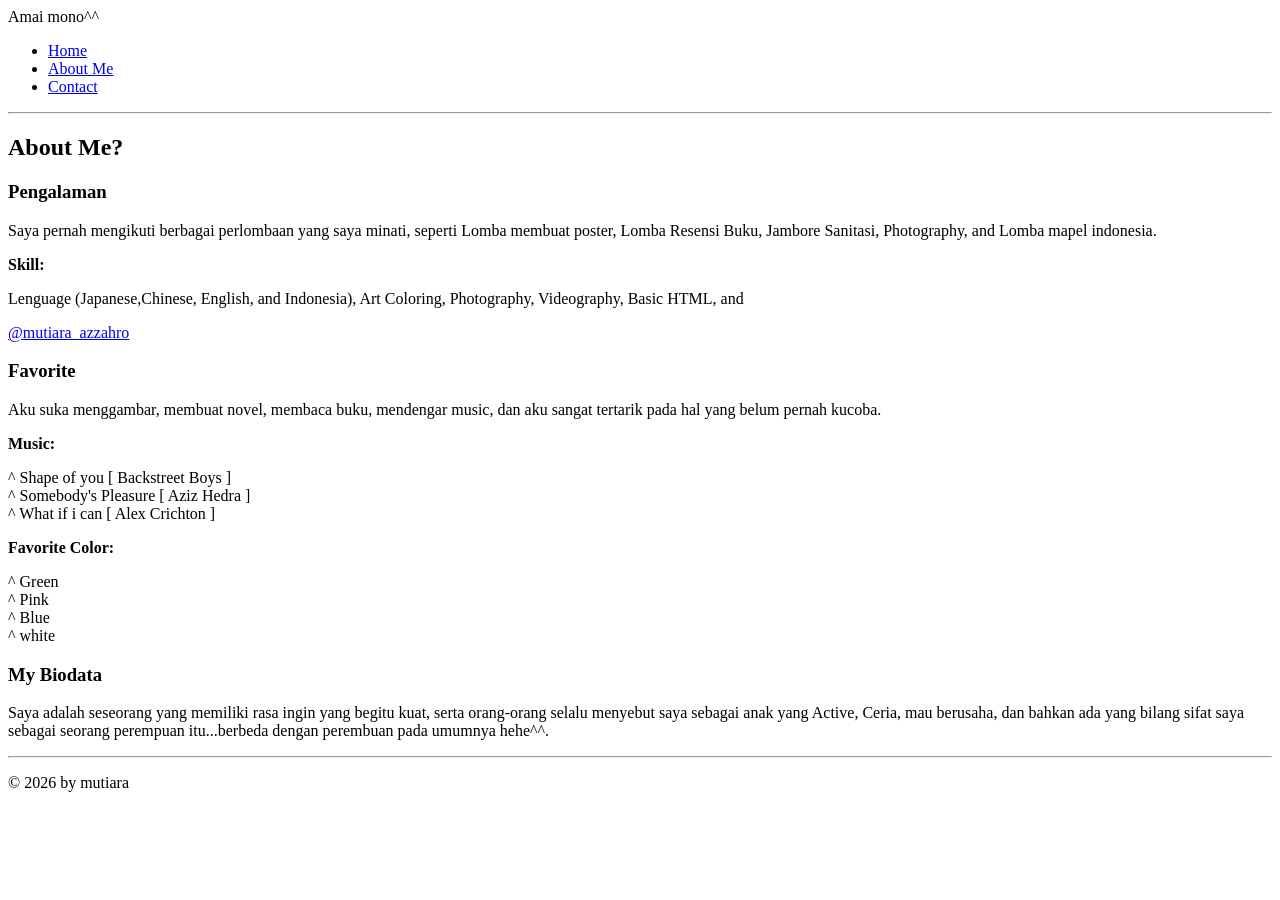
==== about.html @ 3554435d "Wabzay portfolio mutiara azzahro 10-rpl1" ====
<!DOCTYPE html>
<html lang="id">
<head>
    <meta charset="UTF-8">
    <meta name="viewport" content="width=device-width, initial-scale=1.0">

    <title>Mutiara Azzahro</title>

    <!-- CSS -->
    <link rel="stylesheet" href="style.css">
</head>
<body>

    <!-- NAVBAR -->
    <header>
        <nav class="navbar">
            <div class="logo">Amai mono^^</div>

            <ul class="nav-menu">
                <li><a href="index.html">Home</a></li>
                <li><a href="#">About Me</a></li>
                <li><a href="hobby.html">Contact</a></li>
                
            </ul>
        </nav>
        <hr>
    </header>
<!-- PROJECTS SECTION -->
<section class="projects" id="projects">

    <h2 class="projects-title">About Me?</h2>

    <div class="projects-container">

        <!-- PROJECT 1 -->
        <div class="project-card">
            <h3>Pengalaman</h3>

            <p>
                Saya pernah mengikuti berbagai perlombaan yang saya minati,
                seperti Lomba membuat poster, Lomba Resensi Buku, Jambore Sanitasi, Photography,
                and Lomba mapel indonesia.
            </p>

            <p class="tools">
                <strong>Skill:</strong> 
            </p>

            <p>
                Lenguage (Japanese,Chinese, English, and Indonesia), Art Coloring, Photography,
                Videography, Basic HTML, and 
            </p>

            <a href="#" class="project-btn">@mutiara_azzahro</a>
        </div>


        <!-- PROJECT 2 -->
        <div class="project-card">
            <h3>Favorite</h3>

            <p>
               Aku suka menggambar, membuat novel, membaca buku, mendengar music,
               dan aku sangat tertarik pada hal yang belum pernah kucoba.
            </p>

            <p class="tools">
                <strong>Music:</strong> 
            </p>

            <p>
               ^ Shape of you  [ Backstreet Boys ] <br>
               ^ Somebody's Pleasure [ Aziz Hedra ] <br>
               ^ What if i can [ Alex Crichton ]
            </p>

             <p class="tools">
                <strong>Favorite Color:</strong> 
            </p>

            <p>
                ^ Green <br>
                ^ Pink <br>
                ^ Blue <br>
                ^ white
            </p>
        </div>


        <!-- PROJECT 3 -->
        <div class="project-card">
            <h3>My Biodata</h3>

            <p>
              Saya adalah seseorang yang memiliki rasa ingin yang begitu kuat, serta 
              orang-orang selalu menyebut saya sebagai anak yang Active, Ceria, mau berusaha,
              dan bahkan ada yang bilang sifat saya sebagai seorang perempuan itu...berbeda dengan 
              perembuan pada umumnya hehe^^.

            </p>

           
        </div>

    </div>

</section>

  
    <footer>
      <hr>
       <p>&copy; 2026 by mutiara</p>
    </footer>

</body>
</html>
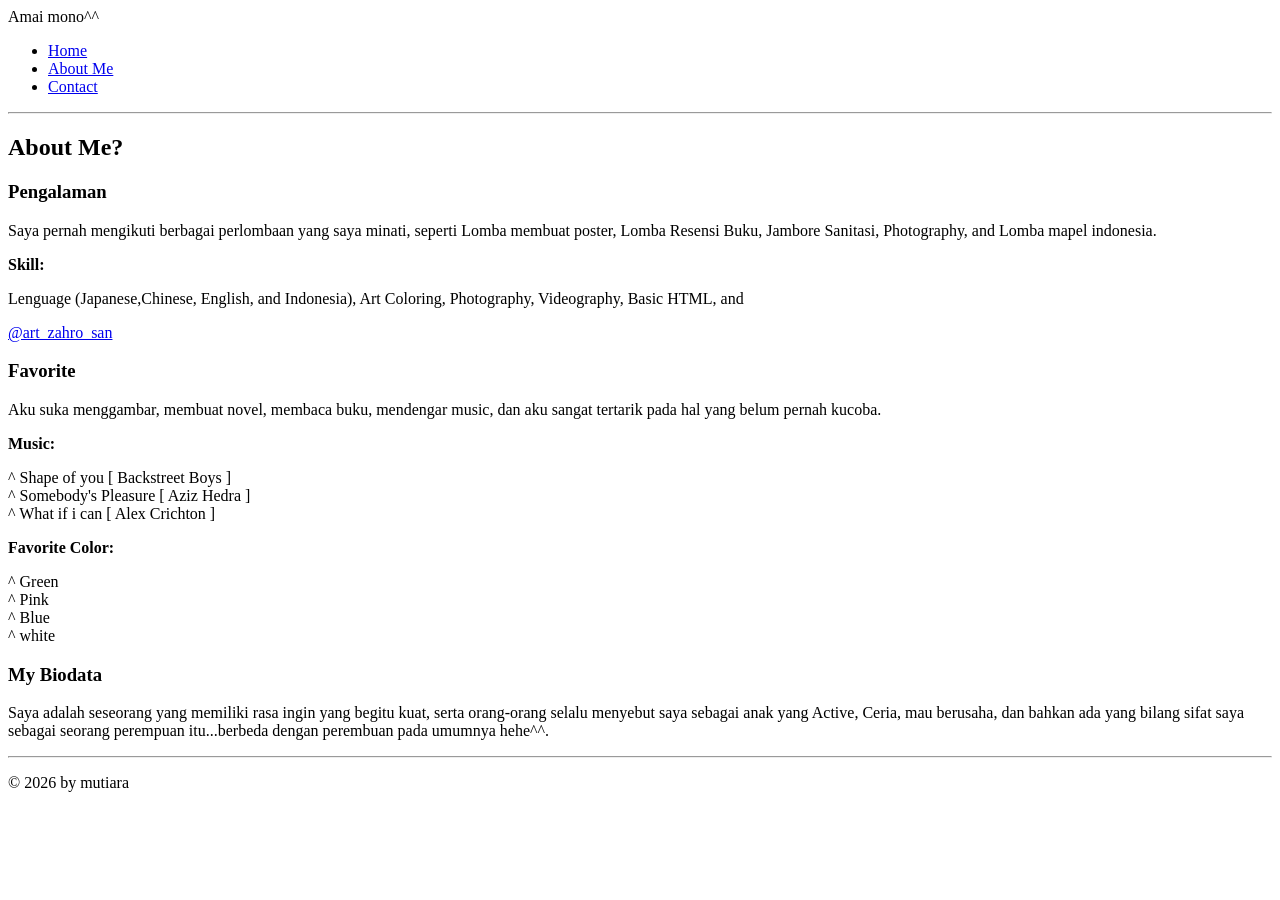
==== commit 62099bda: "wabzay_about me" ====
--- a/about.html
+++ b/about.html
@@ -51,7 +51,7 @@
                 Videography, Basic HTML, and 
             </p>
 
-            <a href="#" class="project-btn">@mutiara_azzahro</a>
+            <a href="https://www.instagram.com/art_zahro_san?vrfl=a3F5Nm5mZWl3MDF2" class="project-btn">@art_zahro_san</a>
         </div>
 
 
@@ -113,4 +113,4 @@
     </footer>
 
 </body>
-</html>+</html>
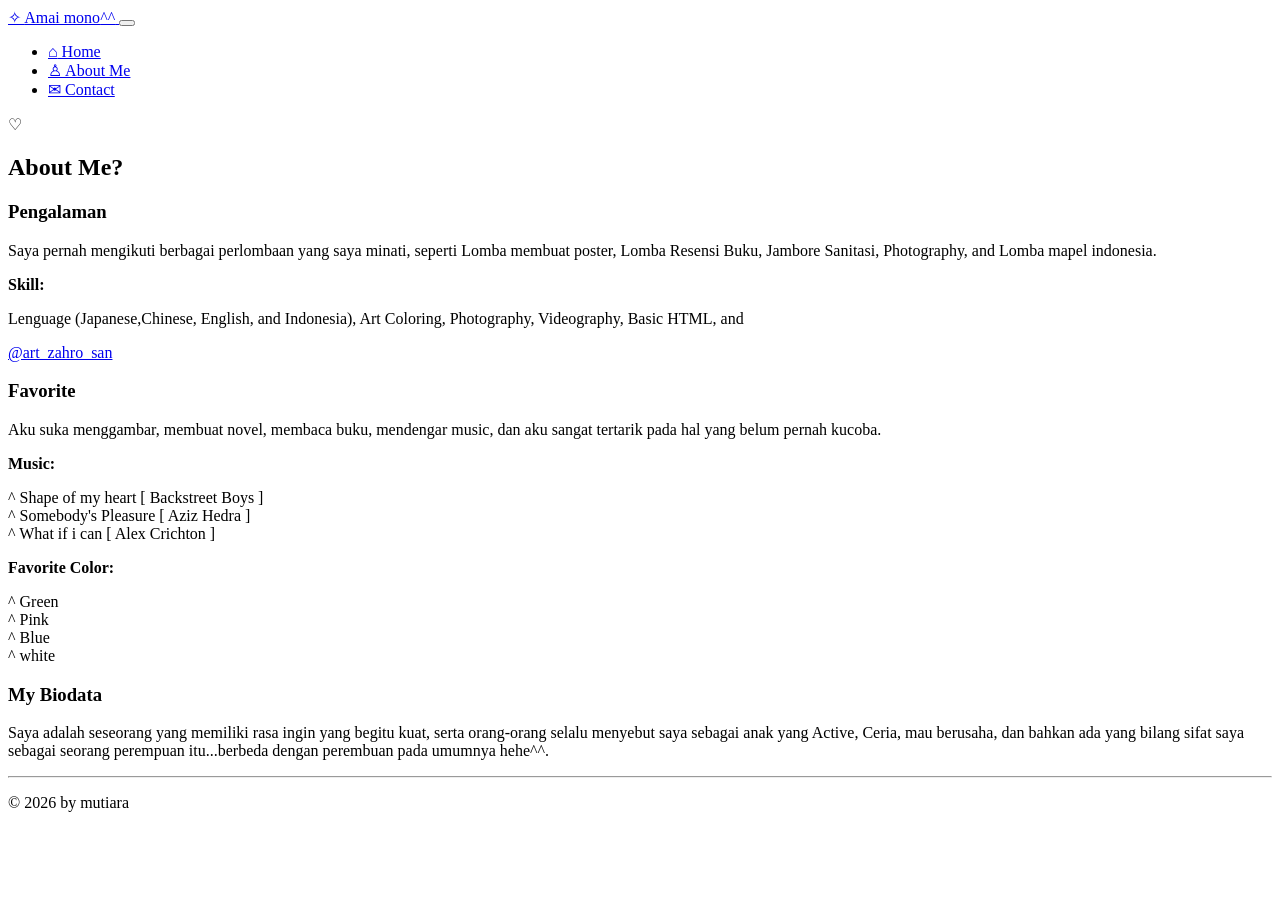
==== commit 77d4ed02: "Update about.html" ====
--- a/about.html
+++ b/about.html
@@ -11,20 +11,26 @@
 </head>
 <body>
 
-    <!-- NAVBAR -->
-    <header>
-        <nav class="navbar">
-            <div class="logo">Amai mono^^</div>
+  <!-- NAVBAR: disamakan dengan halaman Home -->
+  <header class="site-header">
+    <nav class="navbar" aria-label="Navigasi utama">
+      <a class="logo" href="index.html" aria-label="Amai mono, halaman utama">
+        <span class="logo-sparkle" aria-hidden="true">✧</span>
+        <span>Amai mono<span class="logo-face">^^</span></span>
+      </a>
 
-            <ul class="nav-menu">
-                <li><a href="index.html">Home</a></li>
-                <li><a href="#">About Me</a></li>
-                <li><a href="hobby.html">Contact</a></li>
-                
-            </ul>
-        </nav>
-        <hr>
-    </header>
+      <button class="menu-toggle" type="button" aria-label="Buka menu" aria-expanded="false" aria-controls="nav-menu">
+        <span></span><span></span><span></span>
+      </button>
+
+      <ul class="nav-menu" id="nav-menu">
+        <li><a class="nav-link" href="index.html"><span aria-hidden="true">⌂</span> Home</a></li>
+        <li><a class="nav-link active" href="about.html"><span aria-hidden="true">♙</span> About Me</a></li>
+        <li><a class="nav-link" href="hobby.html"><span aria-hidden="true">✉</span> Contact</a></li>
+      </ul>
+      <span class="nav-heart" aria-hidden="true">♡</span>
+    </nav>
+  </header>
 <!-- PROJECTS SECTION -->
 <section class="projects" id="projects">
 
@@ -69,7 +75,7 @@
             </p>
 
             <p>
-               ^ Shape of you  [ Backstreet Boys ] <br>
+               ^ Shape of my heart [ Backstreet Boys ] <br>
                ^ Somebody's Pleasure [ Aziz Hedra ] <br>
                ^ What if i can [ Alex Crichton ]
             </p>
@@ -112,5 +118,26 @@
        <p>&copy; 2026 by mutiara</p>
     </footer>
 
+
+  <script>
+    // Menu mobile konsisten dengan halaman Home.
+    const menuToggle = document.querySelector('.menu-toggle');
+    const navMenu = document.querySelector('.nav-menu');
+
+    menuToggle.addEventListener('click', () => {
+      const isOpen = navMenu.classList.toggle('is-open');
+      menuToggle.setAttribute('aria-expanded', String(isOpen));
+      menuToggle.setAttribute('aria-label', isOpen ? 'Tutup menu' : 'Buka menu');
+    });
+
+    navMenu.querySelectorAll('a').forEach((link) => {
+      link.addEventListener('click', () => {
+        navMenu.classList.remove('is-open');
+        menuToggle.setAttribute('aria-expanded', 'false');
+        menuToggle.setAttribute('aria-label', 'Buka menu');
+      });
+    });
+  </script>
+
 </body>
 </html>
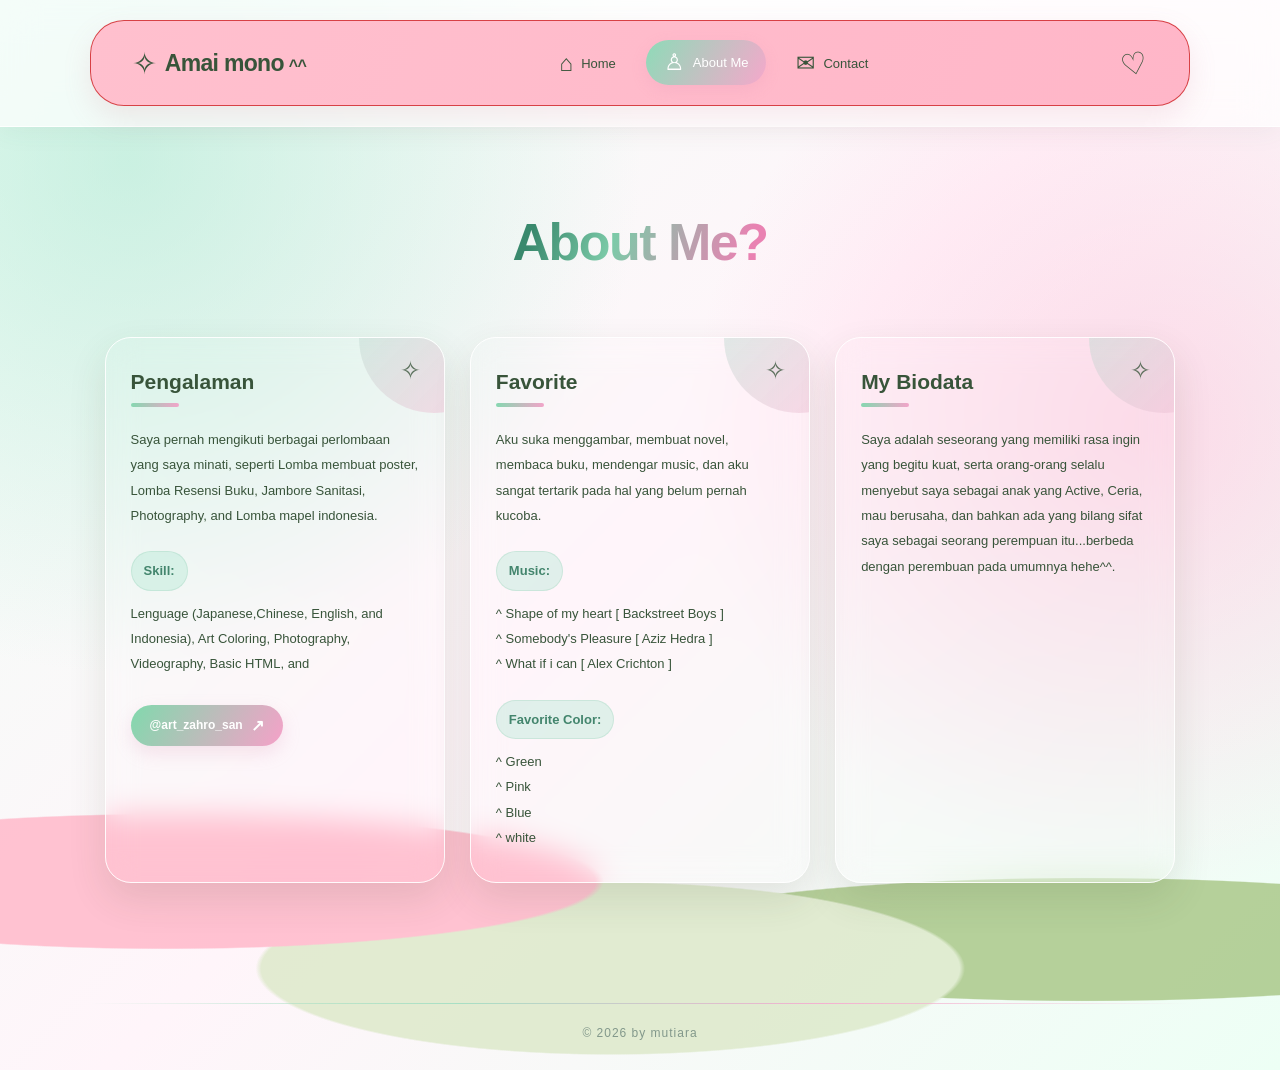
==== commit ae62a8e1: "about.html" ====
--- a/about.html
+++ b/about.html
@@ -25,7 +25,7 @@
 
       <ul class="nav-menu" id="nav-menu">
         <li><a class="nav-link" href="index.html"><span aria-hidden="true">⌂</span> Home</a></li>
-        <li><a class="nav-link active" href="about.html"><span aria-hidden="true">♙</span> About Me</a></li>
+        <li><a class="nav-link active" href="#"><span aria-hidden="true">♙</span> About Me</a></li>
         <li><a class="nav-link" href="hobby.html"><span aria-hidden="true">✉</span> Contact</a></li>
       </ul>
       <span class="nav-heart" aria-hidden="true">♡</span>
--- a/style.css
+++ b/style.css
@@ -0,0 +1,1665 @@
+/* =====================================================
+   MUTIARA AZZAHRO — PASTEL BOTANICAL PORTFOLIO
+   Gaya: cream, blush pink, sage green, forest green
+   ===================================================== */
+
+:root {
+  --cream: #f8f4e9;
+  --cream-light: #fffaf2;
+  --sage: #a8c686;
+  --sage-light: #dce8c9;
+  --pink: #ffb6c8;
+  --pink-light: #ffd4dc;
+  --pink-deep: #f47f98;
+  --forest: #244a2d;
+  --forest-soft: #41683f;
+  --text: #38543a;
+  --white: #ffffff;
+  --shadow: 0 16px 38px rgba(61, 76, 44, 0.12);
+}
+
+* {
+  box-sizing: border-box;
+  margin: 0;
+  padding: 0;
+}
+
+html {
+  scroll-behavior: smooth;
+}
+
+body {
+  min-height: 100vh;
+  overflow-x: hidden;
+  color: var(--text);
+  font-family: "Trebuchet MS", Arial, sans-serif;
+  background:
+    radial-gradient(ellipse at 88% 14%, rgba(168, 198, 134, 0.42) 0 13%, transparent 13.2%),
+    radial-gradient(ellipse at 5% 65%, rgba(220, 232, 201, 0.65) 0 12%, transparent 12.2%),
+    var(--cream);
+  position: relative;
+}
+
+/* Latar gelombang dekoratif di bagian bawah */
+body::after {
+  content: "";
+  position: fixed;
+  z-index: -1;
+  left: -8%;
+  right: -8%;
+  bottom: -170px;
+  height: 290px;
+  background:
+    radial-gradient(ellipse at 18% 35%, var(--pink) 0 25%, transparent 25.5%),
+    radial-gradient(ellipse at 48% 65%, var(--sage-light) 0 32%, transparent 32.5%),
+    radial-gradient(ellipse at 80% 55%, var(--sage) 0 27%, transparent 27.5%);
+  opacity: 0.82;
+  pointer-events: none;
+}
+
+/* NAVBAR */
+.site-header {
+  padding: 16px clamp(16px, 3.5vw, 44px) 0;
+  position: relative;
+  z-index: 10;
+}
+
+.navbar {
+  width: 100%;
+  min-height: 86px;
+  margin: 0 auto;
+  padding: 16px clamp(20px, 3.2vw, 48px);
+  display: flex;
+  align-items: center;
+  justify-content: space-between;
+  gap: 24px;
+  border: 1px solid rgba(199, 13, 13, 0.7);
+  border-radius: 34px;
+  background: linear-gradient(115deg, #ffc0ce, var(--pink));
+  box-shadow: 0 12px 28px rgba(203, 116, 137, 0.15);
+}
+
+.logo {
+  display: inline-flex;
+  align-items: center;
+  gap: 18px;
+  color: var(--forest);
+  text-decoration: none;
+  font-size: clamp(25px, 3vw, 39px);
+  font-weight: 800;
+  letter-spacing: -1.4px;
+  white-space: nowrap;
+}
+
+.logo-sparkle {
+  color: #ef6f89;
+  font-size: 36px;
+  font-weight: 400;
+}
+
+.logo-face {
+  margin-left: 4px;
+}
+
+.nav-menu {
+  display: flex;
+  align-items: center;
+  justify-content: center;
+  gap: 10px;
+  list-style: none;
+}
+
+.nav-link {
+  display: inline-flex;
+  align-items: center;
+  gap: 10px;
+  padding: 14px 22px;
+  border-radius: 999px;
+  color: #263f2a;
+  text-decoration: none;
+  font-size: 16px;
+  transition: background-color 0.25s ease, transform 0.25s ease, box-shadow 0.25s ease;
+}
+
+.nav-link span {
+  font-size: 23px;
+  line-height: 1;
+}
+
+.nav-link:hover,
+.nav-link.active {
+  background: rgba(255, 250, 242, 0.9);
+  box-shadow: 0 4px 12px rgba(116, 89, 73, 0.08);
+  transform: translateY(-1px);
+}
+
+.nav-heart {
+  color: #ed7189;
+  font-size: 31px;
+  transform: rotate(-12deg);
+}
+
+.menu-toggle {
+  display: none;
+  border: 0;
+  background: transparent;
+  cursor: pointer;
+  padding: 8px;
+}
+
+.menu-toggle span {
+  display: block;
+  width: 25px;
+  height: 3px;
+  margin: 5px 0;
+  border-radius: 5px;
+  background: var(--forest);
+}
+
+/* HERO */
+.hero {
+  width: min(1200px, 88%);
+  min-height: calc(100vh - 140px);
+  margin: 0 auto;
+  padding: 70px 0 100px;
+  display: grid;
+  grid-template-columns: minmax(0, 1.15fr) minmax(300px, 0.85fr);
+  align-items: center;
+  gap: clamp(45px, 7vw, 100px);
+}
+
+.hero-copy {
+  min-width: 0;
+}
+
+.eyebrow {
+  display: flex;
+  align-items: center;
+  gap: 22px;
+  margin-bottom: 15px;
+  color: var(--forest-soft);
+  font-size: clamp(17px, 1.7vw, 22px);
+}
+
+.hello-heart {
+  color: var(--pink-deep);
+  font-size: 46px;
+  line-height: 0.8;
+  transform: rotate(12deg);
+}
+
+.hero h1 {
+  color: #173b20;
+  font-family: Georgia, "Times New Roman", serif;
+  font-size: clamp(42px, 5vw, 72px);
+  line-height: 1.06;
+  letter-spacing: -1.8px;
+  font-weight: 700;
+  overflow-wrap: anywhere;
+}
+
+.title-underline {
+  width: min(280px, 55%);
+  height: 7px;
+  margin: 20px 0 24px;
+  border-radius: 99px;
+  background: var(--pink-deep);
+  transform: rotate(-1deg);
+}
+
+.description {
+  max-width: 660px;
+  color: #4c6749;
+  font-size: clamp(16px, 1.5vw, 20px);
+  line-height: 1.8;
+  margin-bottom: 24px;
+}
+
+.description strong {
+  font-weight: 700;
+  color: #385b37;
+}
+
+.japanese-greeting {
+  position: relative;
+  display: flex;
+  align-items: center;
+  gap: 15px;
+  width: fit-content;
+  max-width: 100%;
+  padding: 17px 20px;
+  margin: 0 0 22px;
+  border: 1px solid rgba(255, 255, 255, 0.45);
+  border-radius: 17px;
+  color: #fffdf5;
+  background: linear-gradient(120deg, #416b3c, #31582f);
+  box-shadow: 0 9px 20px rgba(49, 88, 47, 0.13);
+  font-size: clamp(14px, 1.25vw, 17px);
+  line-height: 1.8;
+}
+
+.greeting-flower {
+  flex: 0 0 auto;
+  color: #ffb9c9;
+  font-size: 30px;
+}
+
+.greeting-sparkle {
+  flex: 0 0 auto;
+  align-self: flex-end;
+  color: #ffe7a8;
+  font-size: 22px;
+}
+
+.skill-tags {
+  display: flex;
+  flex-wrap: wrap;
+  gap: 12px;
+  padding-left: 4px;
+}
+
+.skill-tag {
+  display: inline-flex;
+  align-items: center;
+  gap: 10px;
+  padding: 12px 19px;
+  border: 1px solid rgba(255, 255, 255, 0.7);
+  border-radius: 999px;
+  box-shadow: 0 5px 13px rgba(79, 96, 56, 0.07);
+  color: #365239;
+  font-size: 15px;
+}
+
+.skill-tag span {
+  font-size: 20px;
+}
+
+.skill-tag.pink {
+  background: #ffd4dc;
+}
+
+.skill-tag.green {
+  background: #dce8c9;
+}
+
+/* FOTO PROFIL */
+.hero-visual {
+  min-width: 0;
+  display: flex;
+  flex-direction: column;
+  align-items: center;
+  justify-content: center;
+  position: relative;
+  padding: 22px 10px 30px;
+}
+
+.portrait-frame {
+  width: clamp(250px, 31vw, 390px);
+  aspect-ratio: 1;
+  padding: 13px;
+  border: 1px solid rgba(255, 255, 255, 0.9);
+  border-radius: 50%;
+  background: rgba(255, 255, 255, 0.82);
+  box-shadow: 0 20px 42px rgba(117, 79, 68, 0.14);
+  transform: rotate(2deg);
+}
+
+.portrait-inner {
+  width: 100%;
+  height: 100%;
+  padding: 7px;
+  border: 4px solid #ff9eaf;
+  border-radius: 50%;
+  overflow: hidden;
+  background: #fffaf2;
+}
+
+.portrait-inner img {
+  display: block;
+  width: 100%;
+  height: 100%;
+  border-radius: 50%;
+  object-fit: cover;
+  object-position: center;
+}
+
+.role-label {
+  display: inline-flex;
+  align-items: center;
+  gap: 10px;
+  position: relative;
+  margin-top: -16px;
+  margin-left: 100px;
+  padding: 13px 20px;
+  border: 1px solid rgba(255, 255, 255, 0.9);
+  border-radius: 999px;
+  background: rgba(255, 255, 255, 0.95);
+  box-shadow: 0 8px 18px rgba(80, 80, 55, 0.12);
+  color: #426044;
+  font-size: 15px;
+  white-space: nowrap;
+}
+
+.role-label span {
+  color: #fa8198;
+  font-size: 20px;
+}
+
+.decor {
+  position: absolute;
+  z-index: 1;
+  pointer-events: none;
+}
+
+.decor-heart {
+  top: 9%;
+  left: 9%;
+  color: var(--pink-deep);
+  font-size: 50px;
+  transform: rotate(-18deg);
+}
+
+.decor-star {
+  top: 2%;
+  right: 7%;
+  color: var(--forest);
+  font-size: 43px;
+}
+
+.decor-rays {
+  top: 0;
+  left: 50%;
+  color: var(--pink-deep);
+  font-size: 48px;
+  transform: rotate(-35deg);
+}
+
+/* FOOTER */
+.site-footer {
+  min-height: 54px;
+  display: flex;
+  align-items: center;
+  justify-content: center;
+  padding: 14px 20px;
+  color: var(--forest);
+  font-size: 14px;
+  text-align: center;
+}
+
+.site-footer span {
+  margin-left: 5px;
+  color: var(--pink-deep);
+}
+
+/* TABLET */
+@media (max-width: 900px) {
+  .navbar {
+    min-height: 76px;
+    padding: 14px 22px;
+  }
+
+  .logo {
+    gap: 10px;
+    font-size: clamp(24px, 4vw, 32px);
+  }
+
+  .logo-sparkle {
+    font-size: 27px;
+  }
+
+  .nav-link {
+    padding: 12px 14px;
+    font-size: 14px;
+  }
+
+  .hero {
+    width: min(92%, 720px);
+    grid-template-columns: minmax(0, 1fr) minmax(230px, 0.75fr);
+    gap: 30px;
+    padding-top: 60px;
+  }
+
+  .description {
+    line-height: 1.7;
+  }
+
+  .portrait-frame {
+    width: clamp(220px, 30vw, 290px);
+  }
+
+  .skill-tag {
+    padding: 10px 14px;
+    font-size: 13px;
+  }
+}
+
+/* MOBILE */
+@media (max-width: 640px) {
+  .site-header {
+    padding: 10px 12px 0;
+  }
+
+  .navbar {
+    min-height: 68px;
+    padding: 12px 16px;
+    border-radius: 24px;
+    gap: 10px;
+  }
+
+  .logo {
+    font-size: 25px;
+    letter-spacing: -1px;
+  }
+
+  .logo-sparkle {
+    font-size: 25px;
+  }
+
+  .nav-heart {
+    display: none;
+  }
+
+  .menu-toggle {
+    display: block;
+    flex: 0 0 auto;
+  }
+
+  .nav-menu {
+    display: none;
+    position: absolute;
+    top: calc(100% + 8px);
+    left: 12px;
+    right: 12px;
+    padding: 12px;
+    flex-direction: column;
+    align-items: stretch;
+    gap: 4px;
+    border: 1px solid rgba(255, 255, 255, 0.85);
+    border-radius: 22px;
+    background: rgba(255, 214, 224, 0.98);
+    box-shadow: var(--shadow);
+  }
+
+  .nav-menu.is-open {
+    display: flex;
+  }
+
+  .nav-link {
+    width: 100%;
+    padding: 14px 16px;
+    font-size: 15px;
+  }
+
+  .hero {
+    width: min(90%, 480px);
+    min-height: auto;
+    padding: 54px 0 65px;
+    grid-template-columns: 1fr;
+    gap: 34px;
+  }
+
+  .hero-copy {
+    order: 1;
+  }
+
+  .hero-visual {
+    order: 2;
+    padding: 16px 0 20px;
+  }
+
+  .eyebrow {
+    font-size: 17px;
+  }
+
+  .hello-heart {
+    font-size: 34px;
+  }
+
+  .hero h1 {
+    font-size: clamp(39px, 11vw, 54px);
+    letter-spacing: -1.4px;
+  }
+
+  .title-underline {
+    width: 190px;
+    height: 6px;
+    margin: 16px 0 20px;
+  }
+
+  .description {
+    font-size: 16px;
+    line-height: 1.8;
+  }
+
+  .japanese-greeting {
+    gap: 10px;
+    padding: 14px;
+    font-size: 14px;
+  }
+
+  .greeting-flower {
+    font-size: 25px;
+  }
+
+  .greeting-sparkle {
+    display: none;
+  }
+
+  .skill-tags {
+    gap: 9px;
+  }
+
+  .skill-tag {
+    padding: 10px 13px;
+    font-size: 13px;
+  }
+
+  .skill-tag span {
+    font-size: 17px;
+  }
+
+  .portrait-frame {
+    width: min(76vw, 310px);
+    padding: 10px;
+  }
+
+  .portrait-inner {
+    padding: 5px;
+    border-width: 3px;
+  }
+
+  .role-label {
+    margin-left: 60px;
+    padding: 11px 16px;
+    font-size: 14px;
+  }
+
+  .decor-heart {
+    top: 3%;
+    left: 5%;
+    font-size: 36px;
+  }
+
+  .decor-star {
+    top: 0;
+    right: 5%;
+    font-size: 32px;
+  }
+
+  .decor-rays {
+    top: -2%;
+    left: 55%;
+    font-size: 34px;
+  }
+
+  body::after {
+    bottom: -210px;
+  }
+}
+
+@media (prefers-reduced-motion: reduce) {
+  html {
+    scroll-behavior: auto;
+  }
+
+  *,
+  *::before,
+  *::after {
+    transition-duration: 0.01ms !important;
+    animation-duration: 0.01ms !important;
+  }
+}
+
+
+
+>!--- ABOUT ME ---->
+
+/* ========================================
+   1. RESET & GLOBAL STYLE
+======================================== */
+
+@import url('https://fonts.googleapis.com/css2?family=Poppins:wght@300;400;500;600;700;800&display=swap');
+
+:root {
+    --green: #a8e6cf;
+    --green-dark: #3c8068;
+    --pink: #ffb6d5;
+    --pink-dark: #e879ad;
+    --white: #ffffff;
+    --text: #34483f;
+    --muted: #66786e;
+    --glass: rgba(255, 255, 255, 0.65);
+    --shadow: 0 12px 35px rgba(72, 105, 88, 0.12);
+}
+
+* {
+    margin: 0;
+    padding: 0;
+    box-sizing: border-box;
+}
+
+html {
+    scroll-behavior: smooth;
+}
+
+body {
+    font-family: 'Poppins', sans-serif;
+    color: var(--text);
+    min-height: 100vh;
+    overflow-x: hidden;
+
+    background:
+        radial-gradient(
+            circle at 10% 15%,
+            rgba(168, 230, 207, 0.55),
+            transparent 35%
+        ),
+        radial-gradient(
+            circle at 90% 40%,
+            rgba(255, 182, 213, 0.45),
+            transparent 35%
+        ),
+        linear-gradient(
+            135deg,
+            #f0fff7 0%,
+            #fff5fa 50%,
+            #edfff5 100%
+        );
+}
+
+/* ========================================
+   2. NAVBAR
+======================================== */
+
+.site-header {
+    width: 100%;
+    padding: 20px 7%;
+    position: sticky;
+    top: 0;
+    z-index: 1000;
+
+    background: rgba(255, 255, 255, 0.72);
+    backdrop-filter: blur(18px);
+    -webkit-backdrop-filter: blur(18px);
+
+    border-bottom: 1px solid rgba(255, 255, 255, 0.8);
+    box-shadow: 0 5px 25px rgba(70, 110, 90, 0.06);
+}
+
+.navbar {
+    max-width: 1250px;
+    margin: 0 auto;
+
+    display: flex;
+    align-items: center;
+    justify-content: space-between;
+    gap: 24px;
+}
+
+/* Logo */
+
+.logo {
+    display: inline-flex;
+    align-items: center;
+    gap: 9px;
+
+    color: var(--green-dark);
+    text-decoration: none;
+    font-size: 23px;
+    font-weight: 800;
+    letter-spacing: -0.7px;
+}
+
+.logo-sparkle {
+    font-size: 30px;
+    color: var(--pink-dark);
+    animation: sparkle 3s ease-in-out infinite;
+}
+
+.logo-face {
+    color: var(--pink-dark);
+    margin-left: 5px;
+    font-size: 16px;
+}
+
+/* Menu navigasi */
+
+.nav-menu {
+    display: flex;
+    align-items: center;
+    gap: 12px;
+    list-style: none;
+}
+
+.nav-link {
+    display: inline-flex;
+    align-items: center;
+    gap: 8px;
+
+    padding: 11px 18px;
+    border-radius: 30px;
+
+    text-decoration: none;
+    color: var(--muted);
+    font-size: 13px;
+    font-weight: 500;
+
+    transition:
+        color 0.3s ease,
+        background 0.3s ease,
+        transform 0.3s ease;
+}
+
+.nav-link:hover {
+    color: var(--green-dark);
+    background: rgba(168, 230, 207, 0.25);
+    transform: translateY(-2px);
+}
+
+.nav-link.active {
+    color: #fff;
+    background: linear-gradient(
+        120deg,
+        #8edbb8,
+        #f5a8cb
+    );
+
+    box-shadow: 0 5px 15px rgba(224, 143, 181, 0.2);
+}
+
+.nav-heart {
+    color: var(--pink-dark);
+    font-size: 30px;
+    animation: heartbeat 2s ease-in-out infinite;
+}
+
+/* Tombol menu HP */
+
+.menu-toggle {
+    display: none;
+    border: none;
+    background: transparent;
+    cursor: pointer;
+    padding: 8px;
+}
+
+.menu-toggle span {
+    display: block;
+    width: 25px;
+    height: 3px;
+    margin: 5px 0;
+    border-radius: 5px;
+
+    background: linear-gradient(
+        90deg,
+        var(--green-dark),
+        var(--pink-dark)
+    );
+}
+
+/* ========================================
+   3. PROJECTS / ABOUT ME SECTION
+======================================== */
+
+.projects {
+    position: relative;
+    max-width: 1250px;
+    margin: 0 auto;
+    padding: 85px 7% 100px;
+}
+
+/* Judul utama */
+
+.projects-title {
+    position: relative;
+    width: fit-content;
+    margin: 0 auto 65px;
+
+    font-size: clamp(32px, 5vw, 52px);
+    font-weight: 800;
+    letter-spacing: -1.5px;
+
+    background: linear-gradient(
+        110deg,
+        #39896d 10%,
+        #7ccaa8 40%,
+        #e982b2 90%
+    );
+
+    -webkit-background-clip: text;
+    background-clip: text;
+    -webkit-text-fill-color: transparent;
+}
+
+.projects-title::after {
+    content: "✿  ♡  ✿";
+
+    position: absolute;
+    left: 50%;
+    bottom: -35px;
+    transform: translateX(-50%);
+
+    width: max-content;
+    font-size: 19px;
+    letter-spacing: 8px;
+    color: var(--pink-dark);
+    -webkit-text-fill-color: var(--pink-dark);
+}
+
+/* Container kartu */
+
+.projects-container {
+    display: grid;
+    grid-template-columns: repeat(3, minmax(0, 1fr));
+    gap: 25px;
+    align-items: stretch;
+}
+
+/* ========================================
+   4. PROFILE CARDS
+======================================== */
+
+.project-card {
+    position: relative;
+    isolation: isolate;
+    overflow: hidden;
+
+    padding: 32px 25px;
+    min-width: 0;
+    border-radius: 26px;
+
+    background: var(--glass);
+    border: 1px solid rgba(255, 255, 255, 0.9);
+
+    box-shadow: var(--shadow);
+    backdrop-filter: blur(15px);
+    -webkit-backdrop-filter: blur(15px);
+
+    transition:
+        transform 0.35s ease,
+        box-shadow 0.35s ease,
+        border-color 0.35s ease;
+
+    animation: fadeUp 0.8s ease both;
+}
+
+/* Lingkaran dekorasi pada kartu */
+
+.project-card::before {
+    content: "";
+    position: absolute;
+    z-index: -1;
+
+    width: 150px;
+    height: 150px;
+    top: -75px;
+    right: -65px;
+
+    border-radius: 50%;
+    background: linear-gradient(
+        135deg,
+        rgba(168, 230, 207, 0.45),
+        rgba(255, 182, 213, 0.5)
+    );
+
+    transition: transform 0.5s ease;
+}
+
+.project-card::after {
+    content: "✧";
+    position: absolute;
+    top: 18px;
+    right: 23px;
+
+    color: var(--pink-dark);
+    font-size: 25px;
+    opacity: 0.8;
+}
+
+.project-card:nth-child(2) {
+    animation-delay: 0.15s;
+}
+
+.project-card:nth-child(3) {
+    animation-delay: 0.3s;
+}
+
+.project-card:hover {
+    transform: translateY(-10px);
+    box-shadow: 0 22px 45px rgba(83, 118, 98, 0.17);
+    border-color: rgba(233, 157, 194, 0.55);
+}
+
+.project-card:hover::before {
+    transform: scale(1.35);
+}
+
+/* Judul kartu */
+
+.project-card h3 {
+    position: relative;
+    margin-bottom: 20px;
+    padding-bottom: 13px;
+
+    font-size: 21px;
+    font-weight: 700;
+    color: var(--green-dark);
+}
+
+.project-card h3::after {
+    content: "";
+    position: absolute;
+    bottom: 0;
+    left: 0;
+
+    width: 48px;
+    height: 4px;
+    border-radius: 10px;
+
+    background: linear-gradient(
+        90deg,
+        #86d7b0,
+        #f2a4c9
+    );
+
+    transition: width 0.3s ease;
+}
+
+.project-card:hover h3::after {
+    width: 85px;
+}
+
+/* Paragraf kartu */
+
+.project-card p {
+    margin-bottom: 18px;
+
+    font-size: 13px;
+    line-height: 1.95;
+    font-weight: 400;
+
+    color: var(--muted);
+    overflow-wrap: anywhere;
+}
+
+.project-card p:last-child {
+    margin-bottom: 0;
+}
+
+/* Label Skill, Music, Favorite Color */
+
+.project-card .tools {
+    display: flex;
+    align-items: center;
+    gap: 7px;
+
+    margin-top: 23px;
+    margin-bottom: 10px;
+
+    color: var(--green-dark);
+    font-size: 13px;
+}
+
+.project-card .tools strong {
+    display: inline-block;
+    padding: 6px 12px;
+    border-radius: 20px;
+
+    color: #43856d;
+    background: rgba(168, 230, 207, 0.35);
+    border: 1px solid rgba(116, 191, 156, 0.2);
+}
+
+/* ========================================
+   5. INSTAGRAM BUTTON
+======================================== */
+
+.project-btn {
+    display: inline-flex;
+    justify-content: center;
+    align-items: center;
+    gap: 8px;
+
+    margin-top: 10px;
+    padding: 11px 19px;
+    border-radius: 30px;
+
+    background: linear-gradient(
+        120deg,
+        #81d9ad,
+        #f5a1c8
+    );
+
+    color: #fff;
+    text-decoration: none;
+    font-size: 12px;
+    font-weight: 600;
+
+    box-shadow: 0 7px 18px rgba(220, 147, 181, 0.22);
+
+    transition:
+        transform 0.3s ease,
+        box-shadow 0.3s ease,
+        filter 0.3s ease;
+}
+
+.project-btn::after {
+    content: "↗";
+    font-size: 16px;
+}
+
+.project-btn:hover {
+    transform: translateY(-3px) scale(1.03);
+    box-shadow: 0 12px 25px rgba(220, 147, 181, 0.35);
+    filter: saturate(1.15);
+}
+
+/* ========================================
+   6. FOOTER
+======================================== */
+
+footer {
+    padding: 20px 7% 30px;
+    text-align: center;
+}
+
+footer hr {
+    max-width: 1100px;
+    height: 1px;
+    margin: 0 auto 22px;
+    border: none;
+
+    background: linear-gradient(
+        90deg,
+        transparent,
+        #a7dfc4,
+        #f3b1d0,
+        transparent
+    );
+}
+
+footer p {
+    color: #82988b;
+    font-size: 12px;
+    letter-spacing: 1px;
+}
+
+/* ========================================
+   7. ANIMATIONS
+======================================== */
+
+@keyframes fadeUp {
+    from {
+        opacity: 0;
+        transform: translateY(25px);
+    }
+
+    to {
+        opacity: 1;
+        transform: translateY(0);
+    }
+}
+
+@keyframes sparkle {
+    0%, 100% {
+        transform: rotate(0deg) scale(1);
+    }
+
+    50% {
+        transform: rotate(15deg) scale(1.15);
+    }
+}
+
+@keyframes heartbeat {
+    0%, 100% {
+        transform: scale(1);
+    }
+
+    50% {
+        transform: scale(1.15);
+    }
+}
+
+/* ========================================
+   8. TABLET
+======================================== */
+
+@media (max-width: 1000px) {
+    .site-header {
+        padding: 18px 5%;
+    }
+
+    .projects {
+        padding: 70px 5% 85px;
+    }
+
+    .projects-container {
+        grid-template-columns: repeat(2, minmax(0, 1fr));
+        gap: 20px;
+    }
+
+    .project-card {
+        padding: 28px 22px;
+    }
+
+    .project-card:last-child {
+        grid-column: 1 / -1;
+    }
+}
+
+/* ========================================
+   9. MOBILE
+======================================== */
+
+@media (max-width: 650px) {
+    .site-header {
+        padding: 15px 5%;
+    }
+
+    .navbar {
+        gap: 10px;
+    }
+
+    .logo {
+        font-size: 20px;
+    }
+
+    .logo-sparkle {
+        font-size: 25px;
+    }
+
+    .menu-toggle {
+        display: block;
+        margin-left: auto;
+    }
+
+    .nav-heart {
+        display: none;
+    }
+
+    /* Dropdown menu */
+
+    .nav-menu {
+        position: absolute;
+        top: calc(100% + 8px);
+        left: 5%;
+        right: 5%;
+
+        display: flex;
+        flex-direction: column;
+        align-items: stretch;
+        gap: 6px;
+
+        padding: 15px;
+        border-radius: 20px;
+
+        background: rgba(255, 255, 255, 0.96);
+        border: 1px solid rgba(255, 255, 255, 0.9);
+        box-shadow: 0 15px 35px rgba(72, 105, 88, 0.13);
+
+        opacity: 0;
+        visibility: hidden;
+        pointer-events: none;
+        transform: translateY(-8px);
+
+        transition:
+            opacity 0.25s ease,
+            transform 0.25s ease,
+            visibility 0.25s ease;
+    }
+
+    .nav-menu.is-open {
+        opacity: 1;
+        visibility: visible;
+        pointer-events: auto;
+        transform: translateY(0);
+    }
+
+    .nav-link {
+        display: flex;
+        width: 100%;
+        padding: 13px 16px;
+        border-radius: 13px;
+    }
+
+    /* Section */
+
+    .projects {
+        padding: 60px 6% 70px;
+    }
+
+    .projects-title {
+        margin-bottom: 60px;
+        font-size: 35px;
+        letter-spacing: -1px;
+    }
+
+    .projects-container {
+        grid-template-columns: minmax(0, 1fr);
+        gap: 22px;
+    }
+
+    .project-card {
+        grid-column: auto !important;
+        padding: 28px 24px;
+        border-radius: 23px;
+    }
+
+    .project-card h3 {
+        font-size: 20px;
+    }
+
+    .project-card p {
+        font-size: 13px;
+        line-height: 1.9;
+    }
+
+    .project-btn {
+        padding: 12px 18px;
+    }
+
+    footer {
+        padding-bottom: 25px;
+    }
+}
+
+/* ========================================
+   10. ACCESSIBILITY
+======================================== */
+
+@media (prefers-reduced-motion: reduce) {
+    *,
+    *::before,
+    *::after {
+        animation-duration: 0.01ms !important;
+        animation-iteration-count: 1 !important;
+        scroll-behavior: auto !important;
+        transition-duration: 0.01ms !important;
+    }
+}
+
+
+>!---- Contact | hobby ---<
+
+/* ========================================
+   CONTACT PAGE
+======================================== */
+
+.contact-section {
+    max-width: 1200px;
+    margin: 0 auto;
+    padding: 75px 7% 60px;
+}
+
+/* Judul halaman */
+
+.contact-heading {
+    max-width: 650px;
+    margin: 0 auto 50px;
+    text-align: center;
+}
+
+.contact-label {
+    display: inline-block;
+    padding: 8px 17px;
+    margin-bottom: 18px;
+
+    border-radius: 30px;
+    background: rgba(168, 230, 207, 0.3);
+    border: 1px solid rgba(110, 190, 150, 0.25);
+
+    color: #47856c;
+    font-size: 11px;
+    font-weight: 700;
+    letter-spacing: 2px;
+}
+
+.contact-heading h1 {
+    margin-bottom: 18px;
+    font-size: clamp(38px, 6vw, 60px);
+    font-weight: 800;
+    letter-spacing: -2px;
+    color: #3d8068;
+}
+
+.contact-heading h1 span {
+    background: linear-gradient(
+        120deg,
+        #80cfa8,
+        #ec8fba
+    );
+
+    -webkit-background-clip: text;
+    background-clip: text;
+    -webkit-text-fill-color: transparent;
+}
+
+.contact-heading p {
+    color: #74857a;
+    font-size: 14px;
+    line-height: 1.9;
+}
+
+/* Layout dua kolom */
+
+.contact-container {
+    display: grid;
+    grid-template-columns: 0.9fr 1.1fr;
+    gap: 28px;
+    align-items: stretch;
+}
+
+/* Panel informasi */
+
+.contact-info,
+.contact-form-wrapper {
+    padding: 32px;
+    border-radius: 27px;
+
+    background: rgba(255, 255, 255, 0.68);
+    border: 1px solid rgba(255, 255, 255, 0.95);
+
+    box-shadow: 0 15px 40px rgba(75, 112, 91, 0.1);
+
+    backdrop-filter: blur(15px);
+    -webkit-backdrop-filter: blur(15px);
+}
+
+.contact-info {
+    display: flex;
+    flex-direction: column;
+    gap: 17px;
+}
+
+.contact-decoration {
+    display: inline-block;
+    margin-bottom: 12px;
+    font-size: 34px;
+    color: #e98bb7;
+}
+
+.contact-info-heading h2,
+.contact-form-wrapper h2 {
+    margin-bottom: 12px;
+    color: #43836a;
+    font-size: 23px;
+    font-weight: 700;
+}
+
+.contact-info-heading p,
+.form-description {
+    margin-bottom: 10px;
+    color: #77877d;
+    font-size: 13px;
+    line-height: 1.9;
+}
+
+/* Kartu kontak */
+
+.contact-card {
+    display: flex;
+    align-items: center;
+    gap: 14px;
+
+    padding: 16px;
+    border-radius: 18px;
+
+    background: rgba(255, 255, 255, 0.75);
+    border: 1px solid rgba(161, 213, 184, 0.35);
+
+    text-decoration: none;
+    color: inherit;
+
+    transition:
+        transform 0.3s ease,
+        background 0.3s ease,
+        box-shadow 0.3s ease;
+}
+
+.contact-card:hover {
+    transform: translateY(-4px);
+    background: #fff8fc;
+    box-shadow: 0 10px 25px rgba(226, 151, 187, 0.15);
+}
+
+.contact-icon {
+    display: grid;
+    place-items: center;
+    flex-shrink: 0;
+
+    width: 48px;
+    height: 48px;
+    border-radius: 15px;
+
+    background: linear-gradient(
+        135deg,
+        #d5f6e4,
+        #ffdeec
+    );
+
+    font-size: 22px;
+}
+
+.contact-card-text {
+    display: flex;
+    flex: 1;
+    flex-direction: column;
+    gap: 5px;
+    min-width: 0;
+}
+
+.contact-card-text strong {
+    color: #497c65;
+    font-size: 13px;
+}
+
+.contact-card-text small {
+    color: #89968d;
+    font-size: 11px;
+    overflow-wrap: anywhere;
+}
+
+.contact-arrow {
+    color: #df8db5;
+    font-size: 20px;
+}
+
+/* Quote dekoratif */
+
+.contact-note {
+    display: flex;
+    align-items: flex-start;
+    gap: 12px;
+
+    margin-top: auto;
+    padding: 18px;
+    border-radius: 18px;
+
+    background: linear-gradient(
+        120deg,
+        rgba(168, 230, 207, 0.3),
+        rgba(255, 182, 213, 0.3)
+    );
+}
+
+.contact-note span {
+    font-size: 20px;
+}
+
+.contact-note p {
+    color: #668475;
+    font-size: 12px;
+    line-height: 1.8;
+    font-style: italic;
+}
+
+/* Formulir */
+
+.contact-form-wrapper h2 {
+    margin-bottom: 8px;
+}
+
+.contact-form {
+    display: flex;
+    flex-direction: column;
+    gap: 18px;
+}
+
+.form-group {
+    display: flex;
+    flex-direction: column;
+    gap: 8px;
+}
+
+.form-group label {
+    color: #527762;
+    font-size: 12px;
+    font-weight: 600;
+}
+
+.form-group input,
+.form-group textarea {
+    width: 100%;
+    padding: 14px 16px;
+
+    border: 1px solid #e0eee5;
+    border-radius: 14px;
+    outline: none;
+
+    background: rgba(255, 255, 255, 0.8);
+    color: #34483f;
+
+    font-family: inherit;
+    font-size: 12px;
+
+    transition:
+        border-color 0.3s ease,
+        box-shadow 0.3s ease,
+        background 0.3s ease;
+}
+
+.form-group input::placeholder,
+.form-group textarea::placeholder {
+    color: #a5b1a9;
+}
+
+.form-group input:focus,
+.form-group textarea:focus {
+    border-color: #a0d8ba;
+    background: #fff;
+
+    box-shadow: 0 0 0 4px rgba(168, 230, 207, 0.2);
+}
+
+.form-group textarea {
+    min-height: 130px;
+    resize: vertical;
+}
+
+/* Tombol kirim */
+
+.contact-submit {
+    display: flex;
+    justify-content: center;
+    align-items: center;
+    gap: 12px;
+
+    width: 100%;
+    padding: 15px 20px;
+    border: none;
+    border-radius: 15px;
+
+    background: linear-gradient(
+        110deg,
+        #80d3a8,
+        #f1a0c5
+    );
+
+    color: #fff;
+    font-family: inherit;
+    font-size: 13px;
+    font-weight: 700;
+
+    cursor: pointer;
+
+    box-shadow: 0 9px 20px rgba(218, 151, 182, 0.2);
+
+    transition:
+        transform 0.3s ease,
+        box-shadow 0.3s ease;
+}
+
+.contact-submit span {
+    font-size: 18px;
+}
+
+.contact-submit:hover {
+    transform: translateY(-3px);
+    box-shadow: 0 13px 25px rgba(218, 151, 182, 0.3);
+}
+
+.contact-submit:active {
+    transform: scale(0.98);
+}
+
+/* Footer halaman Contact */
+
+.contact-footer-text {
+    margin-top: 40px;
+    text-align: center;
+    color: #8b9b90;
+    font-size: 12px;
+}
+
+/* Tablet */
+
+@media (max-width: 850px) {
+    .contact-container {
+        grid-template-columns: 1fr;
+    }
+
+    .contact-info,
+    .contact-form-wrapper {
+        padding: 27px;
+    }
+}
+
+/* HP */
+
+@media (max-width: 650px) {
+    .contact-section {
+        padding: 55px 6% 45px;
+    }
+
+    .contact-heading {
+        margin-bottom: 35px;
+    }
+
+    .contact-heading h1 {
+        font-size: 42px;
+    }
+
+    .contact-heading p {
+        font-size: 13px;
+    }
+
+    .contact-info,
+    .contact-form-wrapper {
+        padding: 23px 19px;
+        border-radius: 22px;
+    }
+
+    .contact-info-heading h2,
+    .contact-form-wrapper h2 {
+        font-size: 21px;
+    }
+
+    .contact-card {
+        padding: 13px;
+    }
+
+    .contact-icon {
+        width: 43px;
+        height: 43px;
+    }
+}
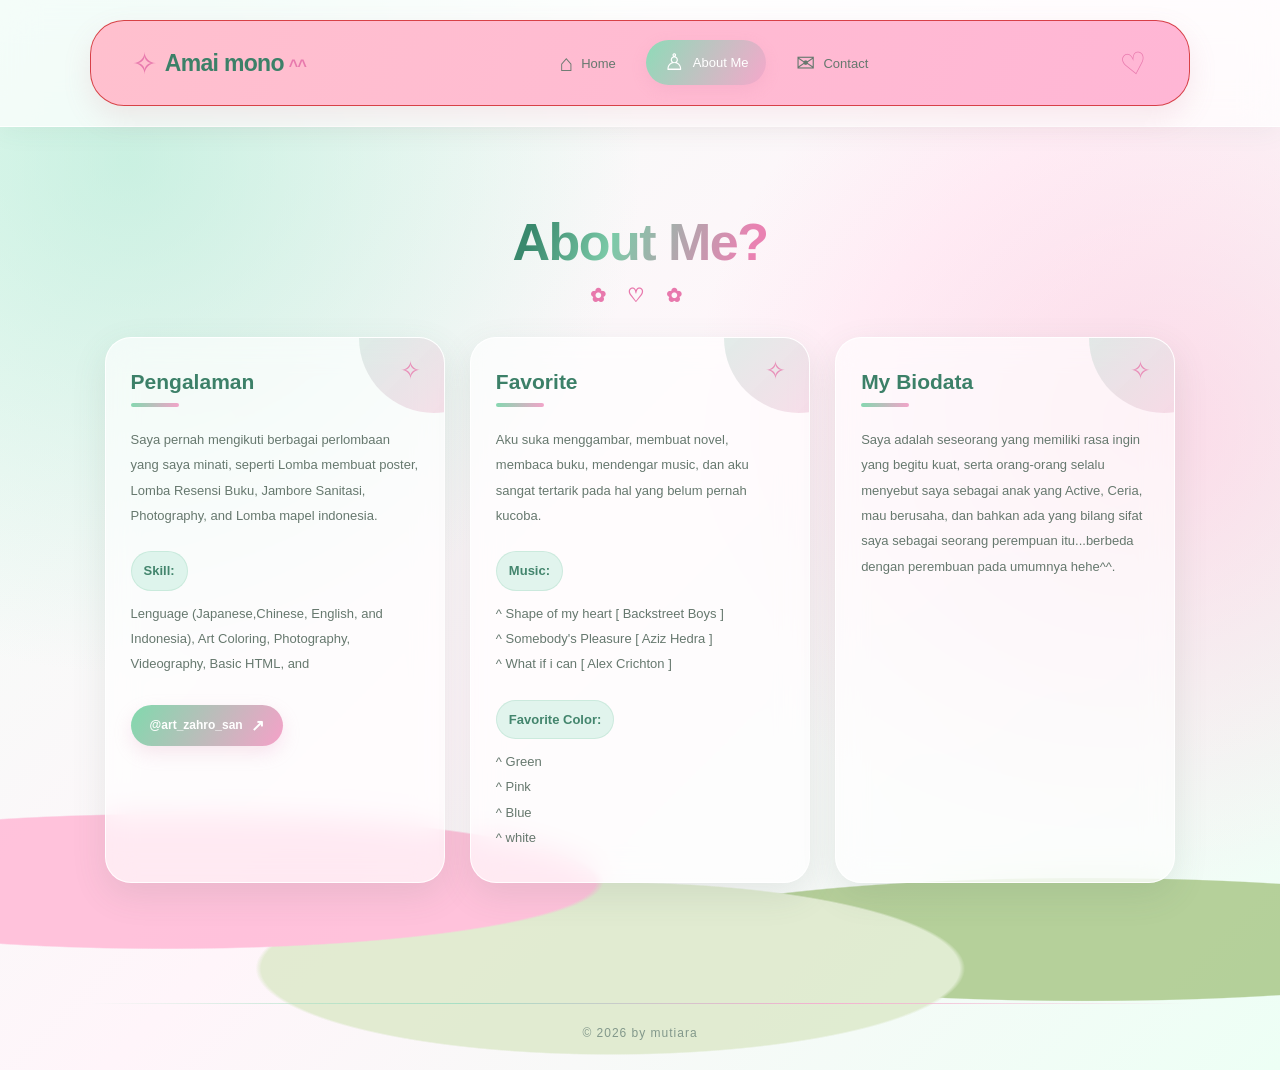
==== commit cf98fee4: "about.html" ====
--- a/about.html
+++ b/about.html
@@ -4,7 +4,7 @@
     <meta charset="UTF-8">
     <meta name="viewport" content="width=device-width, initial-scale=1.0">
 
-    <title>Mutiara Azzahro</title>
+    <title>Mutiara Azzahro | Amai mono^^</title>
 
     <!-- CSS -->
     <link rel="stylesheet" href="style.css">
@@ -25,7 +25,7 @@
 
       <ul class="nav-menu" id="nav-menu">
         <li><a class="nav-link" href="index.html"><span aria-hidden="true">⌂</span> Home</a></li>
-        <li><a class="nav-link active" href="#"><span aria-hidden="true">♙</span> About Me</a></li>
+        <li><a class="nav-link active" href="about.html"><span aria-hidden="true">♙</span> About Me</a></li>
         <li><a class="nav-link" href="hobby.html"><span aria-hidden="true">✉</span> Contact</a></li>
       </ul>
       <span class="nav-heart" aria-hidden="true">♡</span>
--- a/style.css
+++ b/style.css
@@ -612,7 +612,7 @@
 
 
 
->!--- ABOUT ME ---->
+/*ABOUT ME*/
 
 /* ========================================
    1. RESET & GLOBAL STYLE
